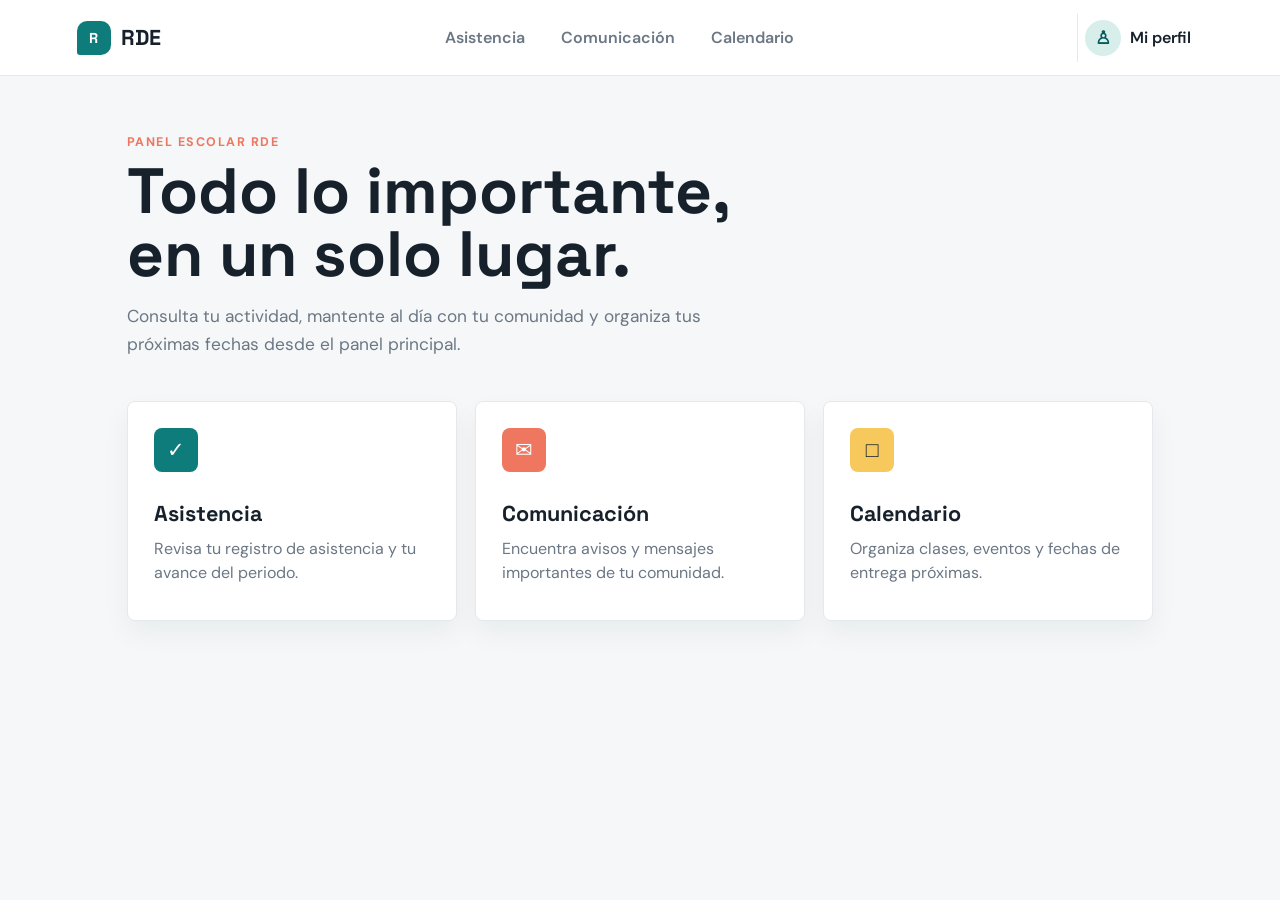
==== index.html @ 403c5ebe "modifique el archivo dashboard.css y realice cambios en index.html y src/comunicacion.html para mejo" ====
<!DOCTYPE html>
<html lang="es">
<head>
    <meta charset="UTF-8">
    <meta name="viewport" content="width=device-width, initial-scale=1.0">
    <title>RDE | Inicio</title>
    <link rel="stylesheet" href="css/dashboard.css">
</head>
<body>
    <header class="topbar">
        <a class="brand" href="index.html"><span class="brand-mark">R</span><span>RDE</span></a>
        <nav class="nav" aria-label="Navegación principal">
            <a class="nav-link" href="src/asistencia.html">Asistencia</a>
            <a class="nav-link" href="src/comunicacion.html">Comunicación</a>
            <a class="nav-link" href="src/calendario.html">Calendario</a>
        </nav>
        <a class="profile-link" href="src/perfil.html" aria-label="Ir al perfil">
            <span class="profile-icon" aria-hidden="true">♙</span><span class="profile-label">Mi perfil</span>
        </a>
    </header>
    <main class="main">
        <p class="eyebrow">Panel escolar RDE</p>
        <h1>Todo lo importante, en un solo lugar.</h1>
        <p class="lead">Consulta tu actividad, mantente al día con tu comunidad y organiza tus próximas fechas desde el panel principal.</p>
        <section class="section-grid" aria-label="Apartados principales">
            <a class="feature" href="src/asistencia.html"><span class="feature-icon" aria-hidden="true">✓</span><h2>Asistencia</h2><p>Revisa tu registro de asistencia y tu avance del periodo.</p></a>
            <a class="feature" href="src/comunicacion.html"><span class="feature-icon" aria-hidden="true">✉</span><h2>Comunicación</h2><p>Encuentra avisos y mensajes importantes de tu comunidad.</p></a>
            <a class="feature" href="src/calendario.html"><span class="feature-icon" aria-hidden="true">□</span><h2>Calendario</h2><p>Organiza clases, eventos y fechas de entrega próximas.</p></a>
        </section>
    </main>
</body>
</html>
---- css/dashboard.css ----
@import url('https://fonts.googleapis.com/css2?family=DM+Sans:wght@400;500;600;700&family=Space+Grotesk:wght@500;600;700&display=swap');

:root {
    --ink: #17212b;
    --muted: #6b7785;
    --paper: #f5f7f8;
    --white: #ffffff;
    --line: #e5e9ed;
    --teal: #0e7c7b;
    --teal-dark: #075a5a;
    --coral: #ef775f;
    --yellow: #f7c85b;
}

* { box-sizing: border-box; }

body {
    margin: 0;
    min-width: 320px;
    color: var(--ink);
    background: var(--paper);
    font-family: 'DM Sans', sans-serif;
}

a { color: inherit; text-decoration: none; }

.topbar {
    display: flex;
    align-items: center;
    justify-content: space-between;
    gap: 24px;
    min-height: 76px;
    padding: 0 6vw;
    background: var(--white);
    border-bottom: 1px solid var(--line);
}

.brand {
    display: flex;
    align-items: center;
    gap: 10px;
    font-family: 'Space Grotesk', sans-serif;
    font-size: 1.35rem;
    font-weight: 700;
    letter-spacing: 0;
}

.brand-mark {
    display: grid;
    width: 34px;
    height: 34px;
    place-items: center;
    color: var(--white);
    background: var(--teal);
    border-radius: 10px 10px 10px 3px;
    font-size: .9rem;
}

.nav {
    display: flex;
    align-items: center;
    gap: 8px;
}

.nav-link {
    padding: 10px 14px;
    color: var(--muted);
    border-radius: 8px;
    font-weight: 600;
    transition: color .2s, background .2s;
}

.nav-link:hover, .nav-link.active { color: var(--teal-dark); background: #e8f4f2; }

.profile-link {
    display: flex;
    align-items: center;
    gap: 9px;
    padding: 6px 12px 6px 7px;
    border-left: 1px solid var(--line);
    font-weight: 600;
}

.profile-icon {
    display: grid;
    width: 36px;
    height: 36px;
    place-items: center;
    color: var(--teal-dark);
    background: #d8eeeb;
    border-radius: 50%;
    font-size: 1.1rem;
}

.main { max-width: 1180px; margin: 0 auto; padding: 58px 6vw 80px; }
.eyebrow { margin: 0 0 10px; color: var(--coral); font-size: .78rem; font-weight: 700; letter-spacing: .12em; text-transform: uppercase; }
h1, h2 { margin: 0; font-family: 'Space Grotesk', sans-serif; letter-spacing: 0; }
h1 { max-width: 680px; font-size: clamp(2.25rem, 5vw, 4.5rem); line-height: .98; }
.lead { max-width: 620px; margin: 18px 0 42px; color: var(--muted); font-size: 1.08rem; line-height: 1.6; }

.section-grid { display: grid; grid-template-columns: repeat(3, 1fr); gap: 18px; }
.feature { min-height: 220px; padding: 26px; background: var(--white); border: 1px solid var(--line); border-radius: 8px; box-shadow: 0 12px 28px rgba(23, 33, 43, .05); }
.feature-icon { display: grid; width: 44px; height: 44px; margin-bottom: 28px; place-items: center; color: var(--white); border-radius: 8px; font-size: 1.3rem; }
.feature:nth-child(1) .feature-icon { background: var(--teal); }
.feature:nth-child(2) .feature-icon { background: var(--coral); }
.feature:nth-child(3) .feature-icon { background: var(--yellow); color: var(--ink); }
.feature h2 { margin-bottom: 10px; font-size: 1.35rem; }
.feature p { margin: 0; color: var(--muted); line-height: 1.5; }
.page-heading { margin-bottom: 30px; font-size: clamp(2rem, 4vw, 3.4rem); }
.content-panel { max-width: 760px; padding: 30px; background: var(--white); border: 1px solid var(--line); border-radius: 8px; }
.content-panel h2 { margin-bottom: 12px; font-size: 1.5rem; }
.content-panel p { color: var(--muted); line-height: 1.6; }
.list { display: grid; gap: 12px; margin: 24px 0 0; padding: 0; list-style: none; }
.list li { padding: 15px 18px; background: #f7faf9; border-left: 4px solid var(--teal); }

@media (max-width: 760px) {
    .topbar { flex-wrap: wrap; gap: 12px; padding: 14px 5vw; }
    .nav { order: 3; width: 100%; justify-content: space-between; overflow-x: auto; }
    .nav-link { padding: 9px 8px; font-size: .9rem; white-space: nowrap; }
    .profile-link { margin-left: auto; border-left: 0; padding-right: 0; }
    .profile-label { display: none; }
    .main { padding: 42px 5vw 60px; }
    .section-grid { grid-template-columns: 1fr; }
}
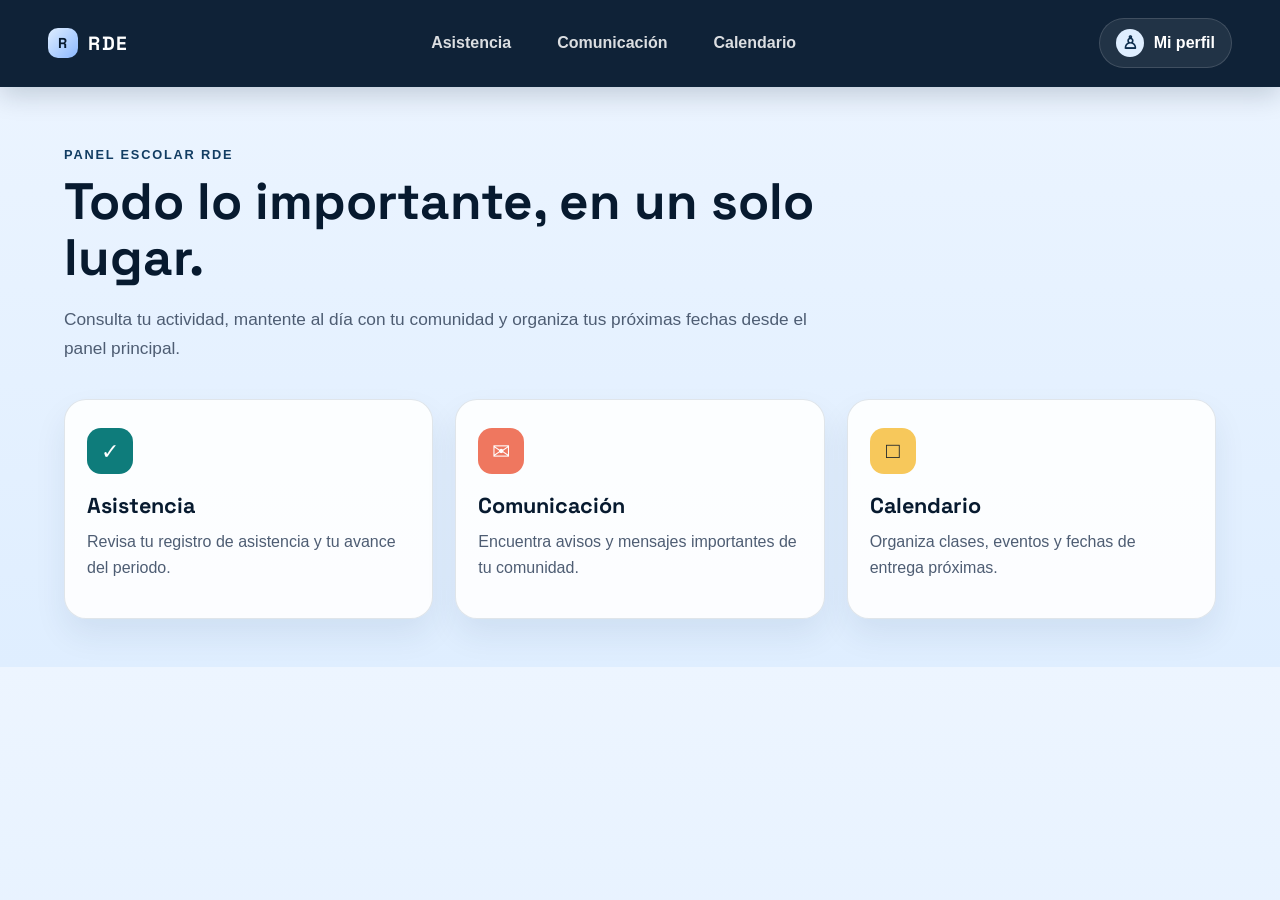
==== commit 96975c40: "cambio syir" ====
--- a/index.html
+++ b/index.html
@@ -5,23 +5,233 @@
     <meta name="viewport" content="width=device-width, initial-scale=1.0">
     <title>RDE | Inicio</title>
     <link rel="stylesheet" href="css/dashboard.css">
+    <style>
+        :root {
+            --navy-900: #071a2f;
+            --navy-800: #0d2d4d;
+            --navy-700: #123d63;
+            --navy-600: #1d4f7a;
+            --navy-500: #2b5f8f;
+            --navy-100: #eaf2ff;
+            --white: #ffffff;
+            --text: #1a2433;
+            --muted: #4e5d73;
+            --line: rgba(17, 53, 86, 0.12);
+        }
+
+        * {
+            box-sizing: border-box;
+        }
+
+        body {
+            margin: 0;
+            font-family: Arial, sans-serif;
+            background: linear-gradient(180deg, #edf5ff 0%, #dfeeff 100%);
+            color: var(--text);
+        }
+
+        .topbar {
+            display: flex;
+            align-items: center;
+            justify-content: space-between;
+            padding: 18px 48px;
+            background: rgba(7, 26, 47, 0.96);
+            box-shadow: 0 8px 25px rgba(7, 26, 47, 0.18);
+            position: sticky;
+            top: 0;
+            z-index: 10;
+        }
+
+        .brand {
+            display: inline-flex;
+            align-items: center;
+            gap: 10px;
+            color: var(--white);
+            text-decoration: none;
+            font-weight: 700;
+            letter-spacing: 0.08em;
+            font-size: 1.2rem;
+        }
+
+        .brand-mark {
+            display: inline-flex;
+            align-items: center;
+            justify-content: center;
+            width: 30px;
+            height: 30px;
+            background: linear-gradient(135deg, #dfeeff, #8bb8ff);
+            color: var(--navy-900);
+            border-radius: 10px;
+            font-weight: 800;
+        }
+
+        .nav {
+            display: flex;
+            gap: 18px;
+            align-items: center;
+        }
+
+        .nav-link {
+            color: rgba(255, 255, 255, 0.85);
+            text-decoration: none;
+            font-weight: 600;
+            padding: 10px 14px;
+            border-radius: 10px;
+            transition: 0.2s ease;
+        }
+
+        .nav-link:hover {
+            background: rgba(255, 255, 255, 0.08);
+            color: var(--white);
+        }
+
+        .profile-link {
+            display: inline-flex;
+            align-items: center;
+            gap: 10px;
+            text-decoration: none;
+            color: var(--white);
+            background: rgba(255, 255, 255, 0.08);
+            border: 1px solid rgba(255, 255, 255, 0.14);
+            padding: 10px 16px;
+            border-radius: 999px;
+            font-weight: 600;
+        }
+
+        .profile-icon {
+            display: inline-flex;
+            align-items: center;
+            justify-content: center;
+            width: 28px;
+            height: 28px;
+            border-radius: 50%;
+            background: #dfeeff;
+            color: var(--navy-800);
+        }
+
+        .main {
+            max-width: 1200px;
+            margin: 60px auto 0;
+            padding: 0 24px 48px;
+        }
+
+        .eyebrow {
+            margin: 0 0 12px;
+            color: var(--navy-700);
+            font-size: 0.8rem;
+            font-weight: 700;
+            letter-spacing: 0.14em;
+            text-transform: uppercase;
+        }
+
+        h1 {
+            margin: 0 0 18px;
+            font-size: clamp(2.2rem, 4vw, 4rem);
+            line-height: 1.1;
+            color: var(--navy-900);
+            max-width: 760px;
+        }
+
+        .lead {
+            margin: 0 0 36px;
+            max-width: 760px;
+            font-size: 1.08rem;
+            color: var(--muted);
+            line-height: 1.7;
+        }
+
+        .section-grid {
+            display: grid;
+            grid-template-columns: repeat(3, minmax(220px, 1fr));
+            gap: 22px;
+        }
+
+        .feature {
+            text-decoration: none;
+            color: var(--text);
+            background: rgba(255, 255, 255, 0.88);
+            border: 1px solid var(--line);
+            border-radius: 22px;
+            padding: 28px 22px;
+            box-shadow: 0 16px 32px rgba(17, 53, 86, 0.08);
+            transition: transform 0.2s ease, box-shadow 0.2s ease, border-color 0.2s ease;
+        }
+
+        .feature:hover {
+            transform: translateY(-5px);
+            box-shadow: 0 18px 30px rgba(17, 53, 86, 0.12);
+            border-color: rgba(29, 79, 122, 0.25);
+        }
+
+        .feature-icon {
+            display: inline-flex;
+            align-items: center;
+            justify-content: center;
+            width: 46px;
+            height: 46px;
+            border-radius: 14px;
+            background: linear-gradient(135deg, var(--navy-700), var(--navy-500));
+            color: var(--white);
+            font-size: 1.4rem;
+            margin-bottom: 18px;
+        }
+
+        h2 {
+            margin: 0 0 10px;
+            color: var(--navy-900);
+            font-size: 1.5rem;
+        }
+
+        .feature p {
+            margin: 0;
+            color: var(--muted);
+            line-height: 1.6;
+        }
+
+        @media (max-width: 768px) {
+            .topbar {
+                flex-wrap: wrap;
+                gap: 16px;
+                padding: 18px 20px;
+            }
+
+            .nav {
+                width: 100%;
+                justify-content: center;
+                flex-wrap: wrap;
+            }
+
+            .section-grid {
+                grid-template-columns: 1fr;
+            }
+
+            .main {
+                padding: 0 18px 40px;
+            }
+        }
+    </style>
 </head>
+
 <body>
     <header class="topbar">
         <a class="brand" href="index.html"><span class="brand-mark">R</span><span>RDE</span></a>
+
         <nav class="nav" aria-label="Navegación principal">
             <a class="nav-link" href="src/asistencia.html">Asistencia</a>
             <a class="nav-link" href="src/comunicacion.html">Comunicación</a>
             <a class="nav-link" href="src/calendario.html">Calendario</a>
         </nav>
+
         <a class="profile-link" href="src/perfil.html" aria-label="Ir al perfil">
             <span class="profile-icon" aria-hidden="true">♙</span><span class="profile-label">Mi perfil</span>
         </a>
     </header>
+
     <main class="main">
         <p class="eyebrow">Panel escolar RDE</p>
         <h1>Todo lo importante, en un solo lugar.</h1>
         <p class="lead">Consulta tu actividad, mantente al día con tu comunidad y organiza tus próximas fechas desde el panel principal.</p>
+
         <section class="section-grid" aria-label="Apartados principales">
             <a class="feature" href="src/asistencia.html"><span class="feature-icon" aria-hidden="true">✓</span><h2>Asistencia</h2><p>Revisa tu registro de asistencia y tu avance del periodo.</p></a>
             <a class="feature" href="src/comunicacion.html"><span class="feature-icon" aria-hidden="true">✉</span><h2>Comunicación</h2><p>Encuentra avisos y mensajes importantes de tu comunidad.</p></a>
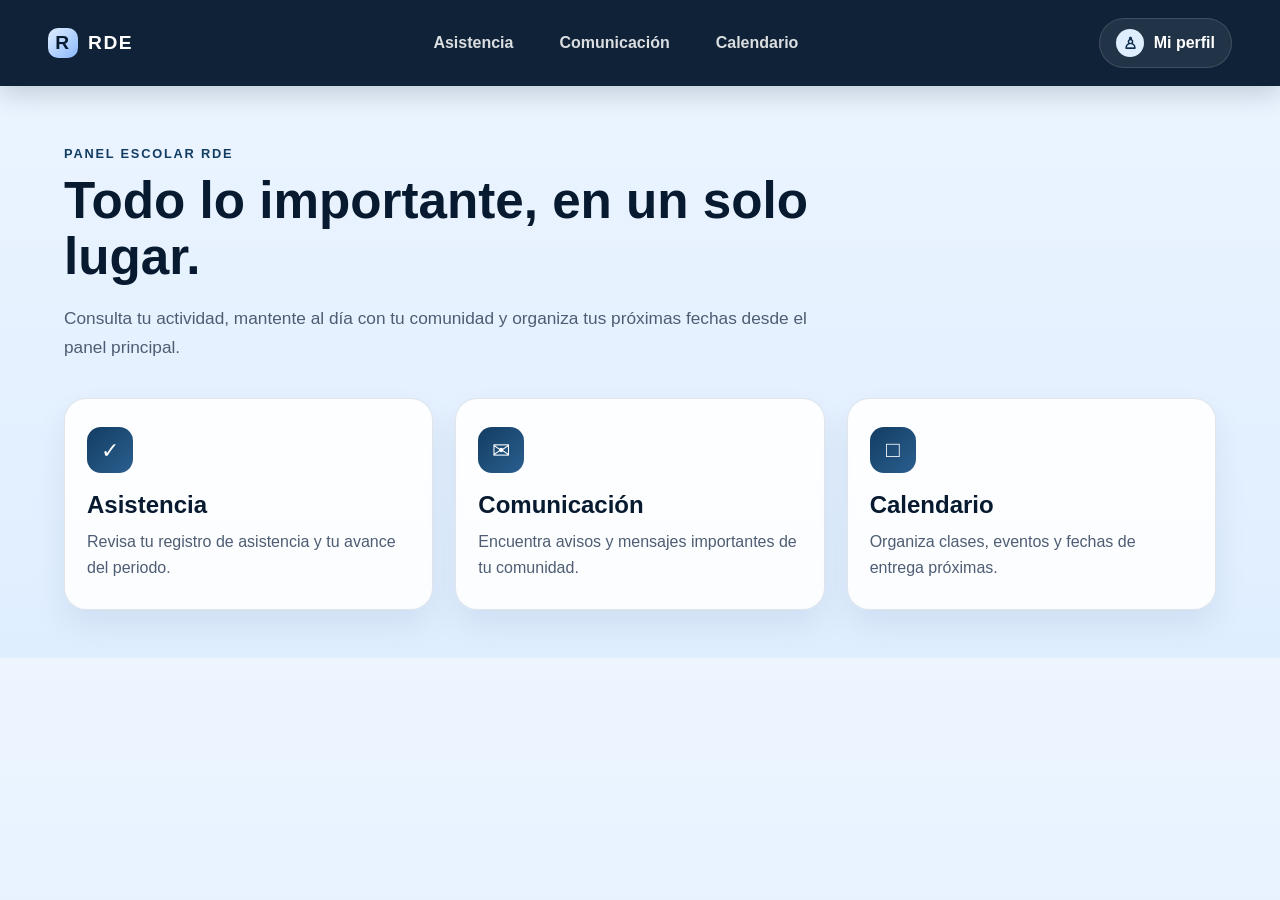
==== commit 0f5e7cea: "," ====
--- a/index.html
+++ b/index.html
@@ -4,7 +4,6 @@
     <meta charset="UTF-8">
     <meta name="viewport" content="width=device-width, initial-scale=1.0">
     <title>RDE | Inicio</title>
-    <link rel="stylesheet" href="css/dashboard.css">
     <style>
         :root {
             --navy-900: #071a2f;
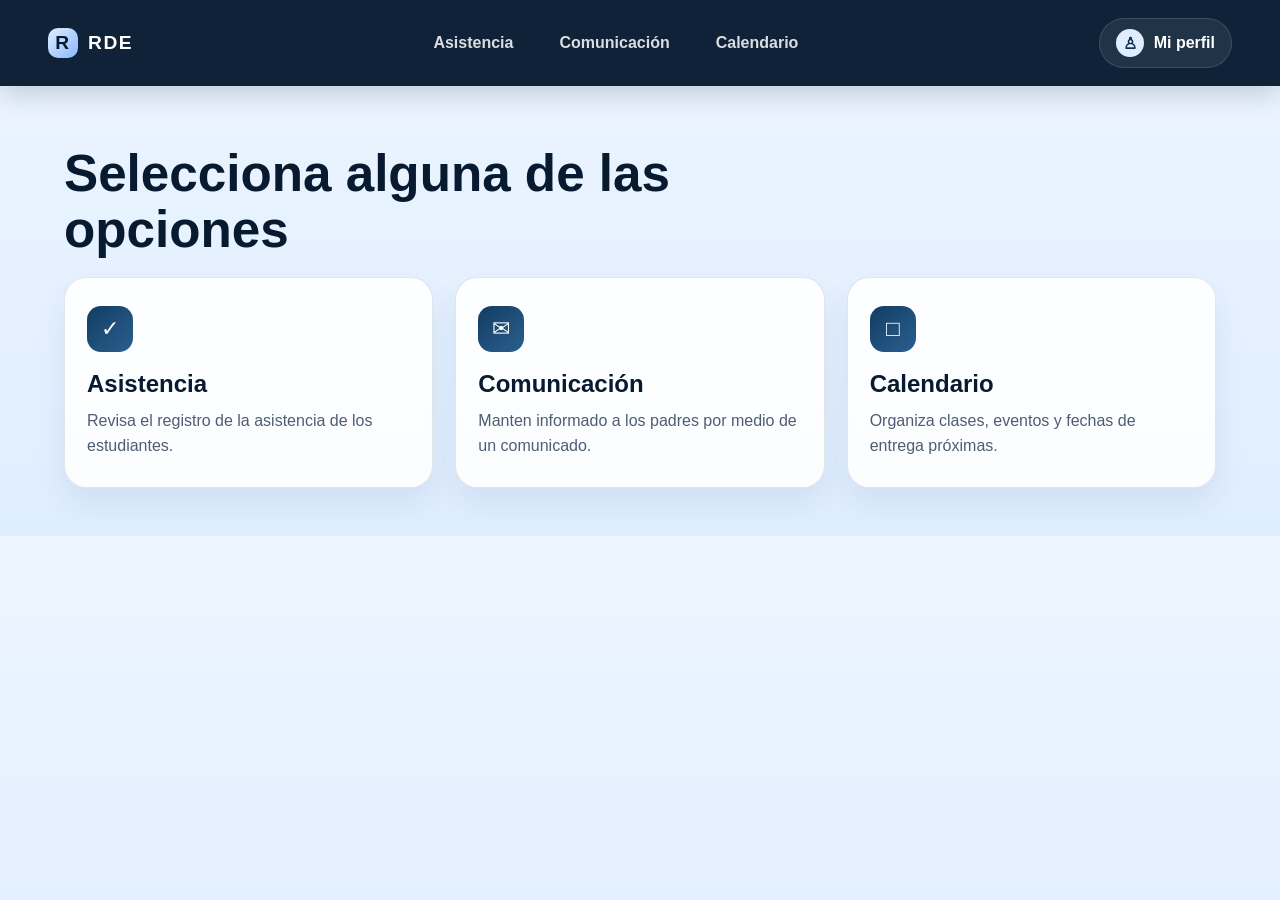
==== commit 6cf1caf4: "yir cambios en index" ====
--- a/index.html
+++ b/index.html
@@ -76,12 +76,30 @@
             font-weight: 600;
             padding: 10px 14px;
             border-radius: 10px;
-            transition: 0.2s ease;
+            transition: all 0.25s ease;
+            position: relative;
+            overflow: hidden;
+            z-index: 1;
+        }
+
+        .nav-link::before {
+            content: "";
+            position: absolute;
+            inset: 0;
+            background: var(--white);
+            transform: scaleY(0);
+            transform-origin: bottom;
+            transition: transform 0.25s ease;
+            z-index: -1;
+            border-radius: 10px;
         }
 
         .nav-link:hover {
-            background: rgba(255, 255, 255, 0.08);
-            color: var(--white);
+            color: #000000;
+        }
+
+        .nav-link:hover::before {
+            transform: scaleY(1);
         }
 
         .profile-link {
@@ -227,13 +245,14 @@
     </header>
 
     <main class="main">
-        <p class="eyebrow">Panel escolar RDE</p>
-        <h1>Todo lo importante, en un solo lugar.</h1>
-        <p class="lead">Consulta tu actividad, mantente al día con tu comunidad y organiza tus próximas fechas desde el panel principal.</p>
+    
+        <h1>Selecciona alguna de las opciones
+        </h1>
+        
 
         <section class="section-grid" aria-label="Apartados principales">
-            <a class="feature" href="src/asistencia.html"><span class="feature-icon" aria-hidden="true">✓</span><h2>Asistencia</h2><p>Revisa tu registro de asistencia y tu avance del periodo.</p></a>
-            <a class="feature" href="src/comunicacion.html"><span class="feature-icon" aria-hidden="true">✉</span><h2>Comunicación</h2><p>Encuentra avisos y mensajes importantes de tu comunidad.</p></a>
+            <a class="feature" href="src/asistencia.html"><span class="feature-icon" aria-hidden="true">✓</span><h2>Asistencia</h2><p>Revisa el registro de la asistencia de los estudiantes.</p></a>
+            <a class="feature" href="src/comunicacion.html"><span class="feature-icon" aria-hidden="true">✉</span><h2>Comunicación</h2><p>Manten informado a los padres por medio de un comunicado.</p></a>
             <a class="feature" href="src/calendario.html"><span class="feature-icon" aria-hidden="true">□</span><h2>Calendario</h2><p>Organiza clases, eventos y fechas de entrega próximas.</p></a>
         </section>
     </main>
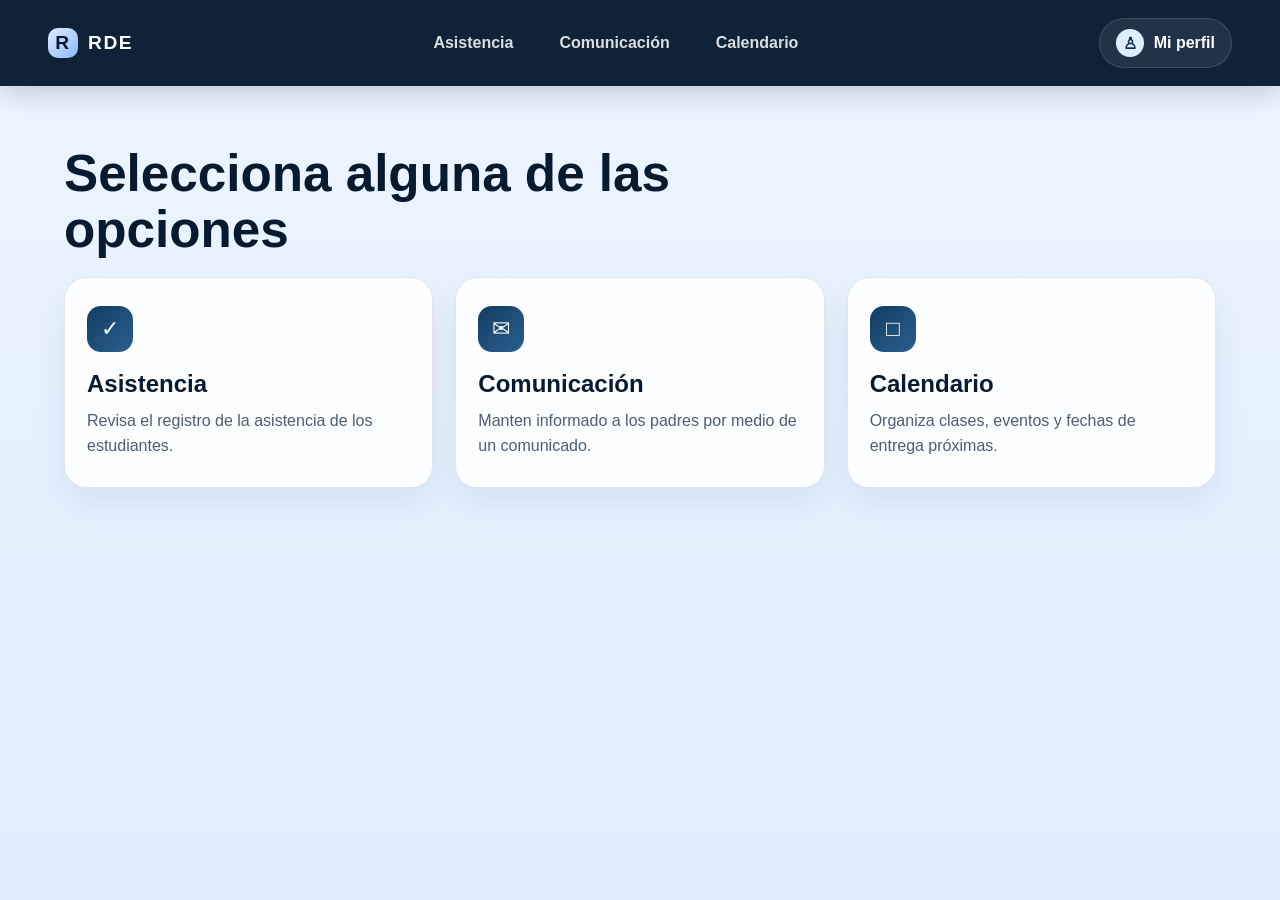
==== commit f78e2199: "cambio y arreglo de fondo" ====
--- a/index.html
+++ b/index.html
@@ -26,7 +26,11 @@
             margin: 0;
             font-family: Arial, sans-serif;
             background: linear-gradient(180deg, #edf5ff 0%, #dfeeff 100%);
+            background-size: 100% 100vh;
             color: var(--text);
+            background-repeat: no-repeat;
+            background-color: #ffffff;
+            min-height: 100vh;
         }
 
         .topbar {
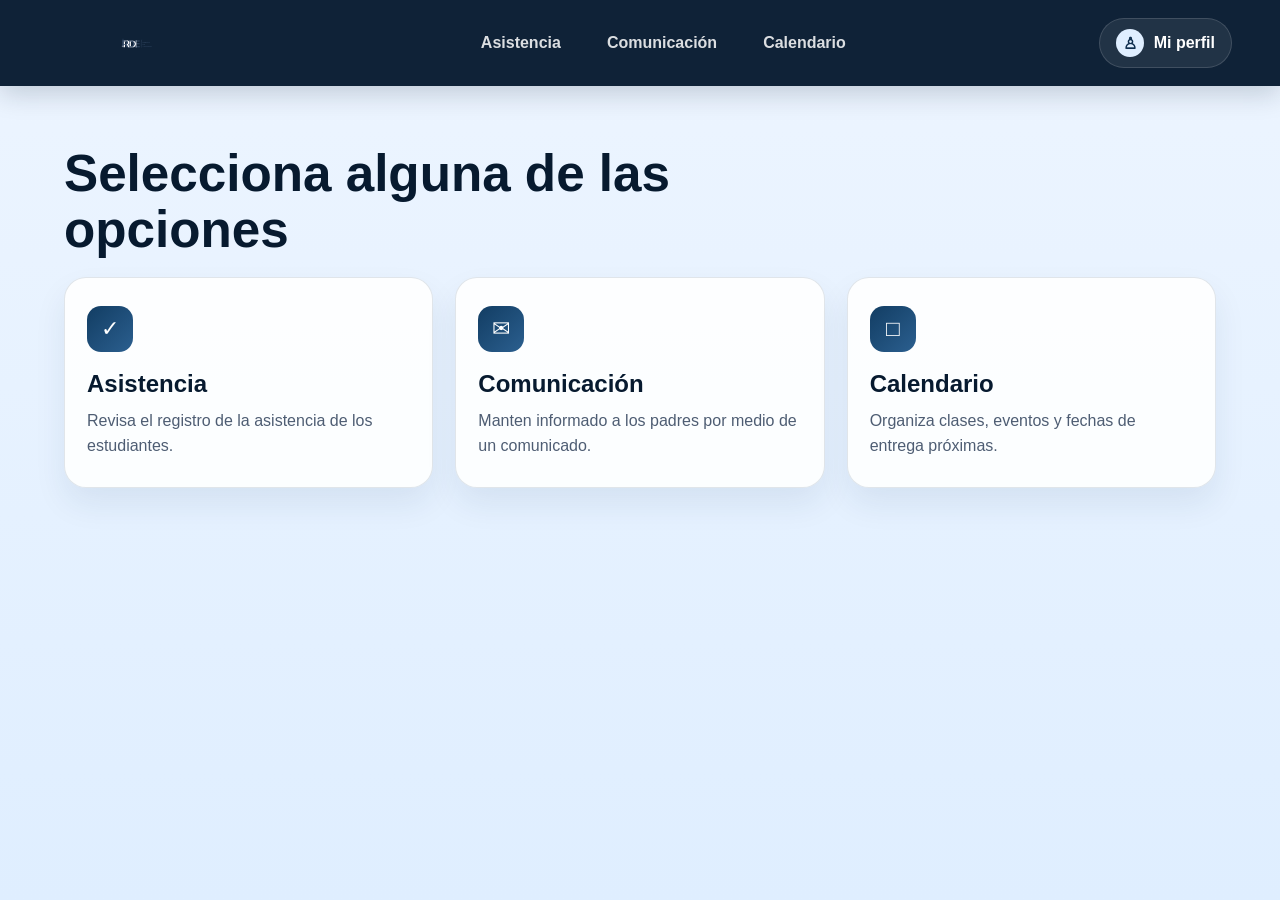
==== commit 36e0de14: "img" ====
--- a/index.html
+++ b/index.html
@@ -119,6 +119,16 @@
             font-weight: 600;
         }
 
+        .logo img {
+            display: block;
+            width: clamp(120px, 15vw, 180px);
+            height: auto;
+            max-height: 48px;
+            object-fit: contain;
+            padding: 0;
+            margin: 0;
+        }
+
         .profile-icon {
             display: inline-flex;
             align-items: center;
@@ -235,7 +245,7 @@
 
 <body>
     <header class="topbar">
-        <a class="brand" href="index.html"><span class="brand-mark">R</span><span>RDE</span></a>
+        <a class="logo" href="index.html"> <img src="./img/Documento.svg" alt=""> </a>
 
         <nav class="nav" aria-label="Navegación principal">
             <a class="nav-link" href="src/asistencia.html">Asistencia</a>
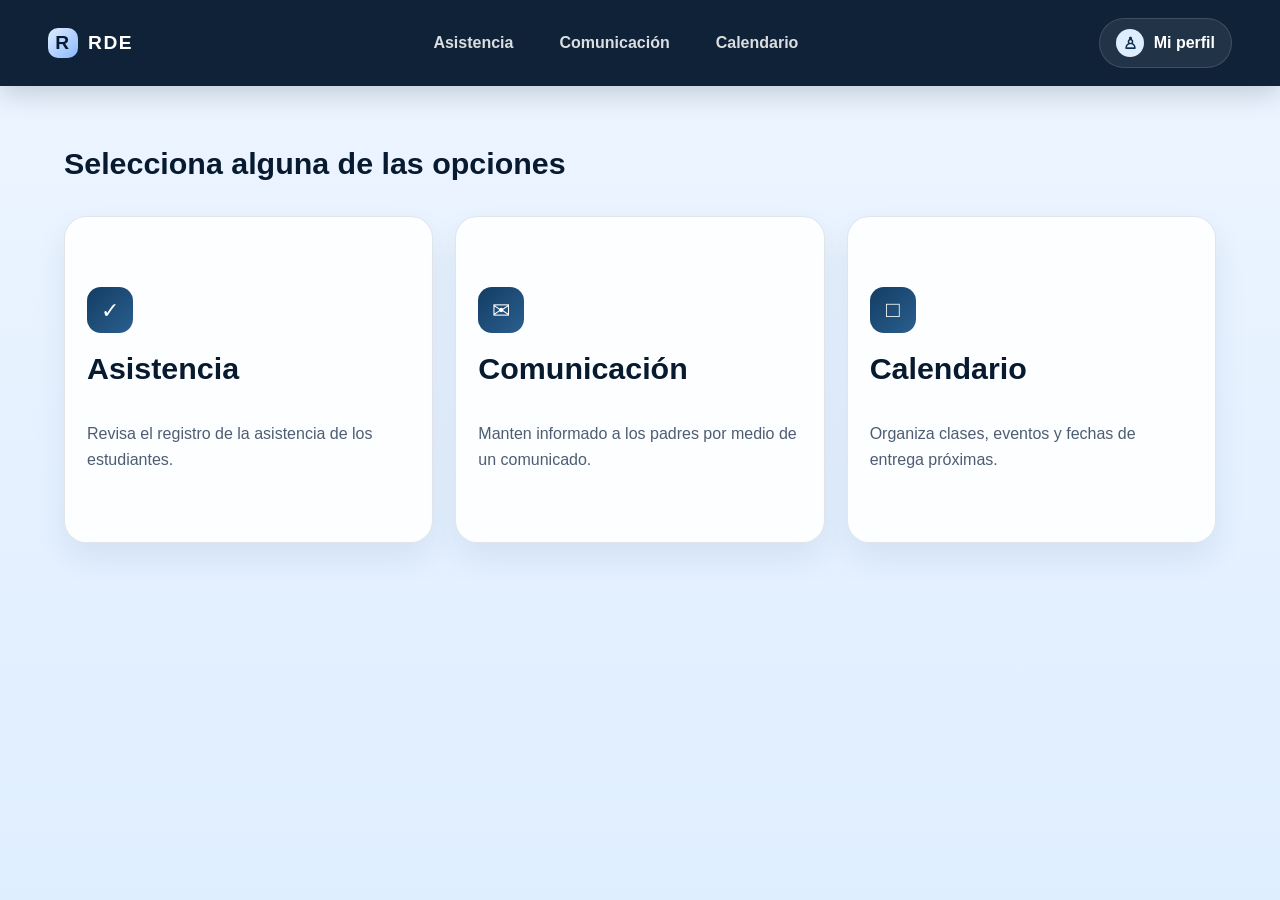
==== commit 39b1ca55: "ñ" ====
--- a/index.html
+++ b/index.html
@@ -119,16 +119,6 @@
             font-weight: 600;
         }
 
-        .logo img {
-            display: block;
-            width: clamp(120px, 15vw, 180px);
-            height: auto;
-            max-height: 48px;
-            object-fit: contain;
-            padding: 0;
-            margin: 0;
-        }
-
         .profile-icon {
             display: inline-flex;
             align-items: center;
@@ -156,11 +146,11 @@
         }
 
         h1 {
-            margin: 0 0 18px;
+            margin: 0 0 25px;
             font-size: clamp(2.2rem, 4vw, 4rem);
             line-height: 1.1;
             color: var(--navy-900);
-            max-width: 760px;
+            max-width: 700px;
         }
 
         .lead {
@@ -183,7 +173,7 @@
             background: rgba(255, 255, 255, 0.88);
             border: 1px solid var(--line);
             border-radius: 22px;
-            padding: 28px 22px;
+            padding: 70px 22px;
             box-shadow: 0 16px 32px rgba(17, 53, 86, 0.08);
             transition: transform 0.2s ease, box-shadow 0.2s ease, border-color 0.2s ease;
         }
@@ -208,9 +198,9 @@
         }
 
         h2 {
-            margin: 0 0 10px;
+            margin: 0 0 35px;
             color: var(--navy-900);
-            font-size: 1.5rem;
+            font-size: 1.9rem;
         }
 
         .feature p {
@@ -245,7 +235,7 @@
 
 <body>
     <header class="topbar">
-        <a class="logo" href="index.html"> <img src="./img/Documento.svg" alt=""> </a>
+        <a class="brand" href="index.html"><span class="brand-mark">R</span><span>RDE</span></a>
 
         <nav class="nav" aria-label="Navegación principal">
             <a class="nav-link" href="src/asistencia.html">Asistencia</a>
@@ -260,8 +250,8 @@
 
     <main class="main">
     
-        <h1>Selecciona alguna de las opciones
-        </h1>
+        <h2>Selecciona alguna de las opciones
+        </h2>
         
 
         <section class="section-grid" aria-label="Apartados principales">
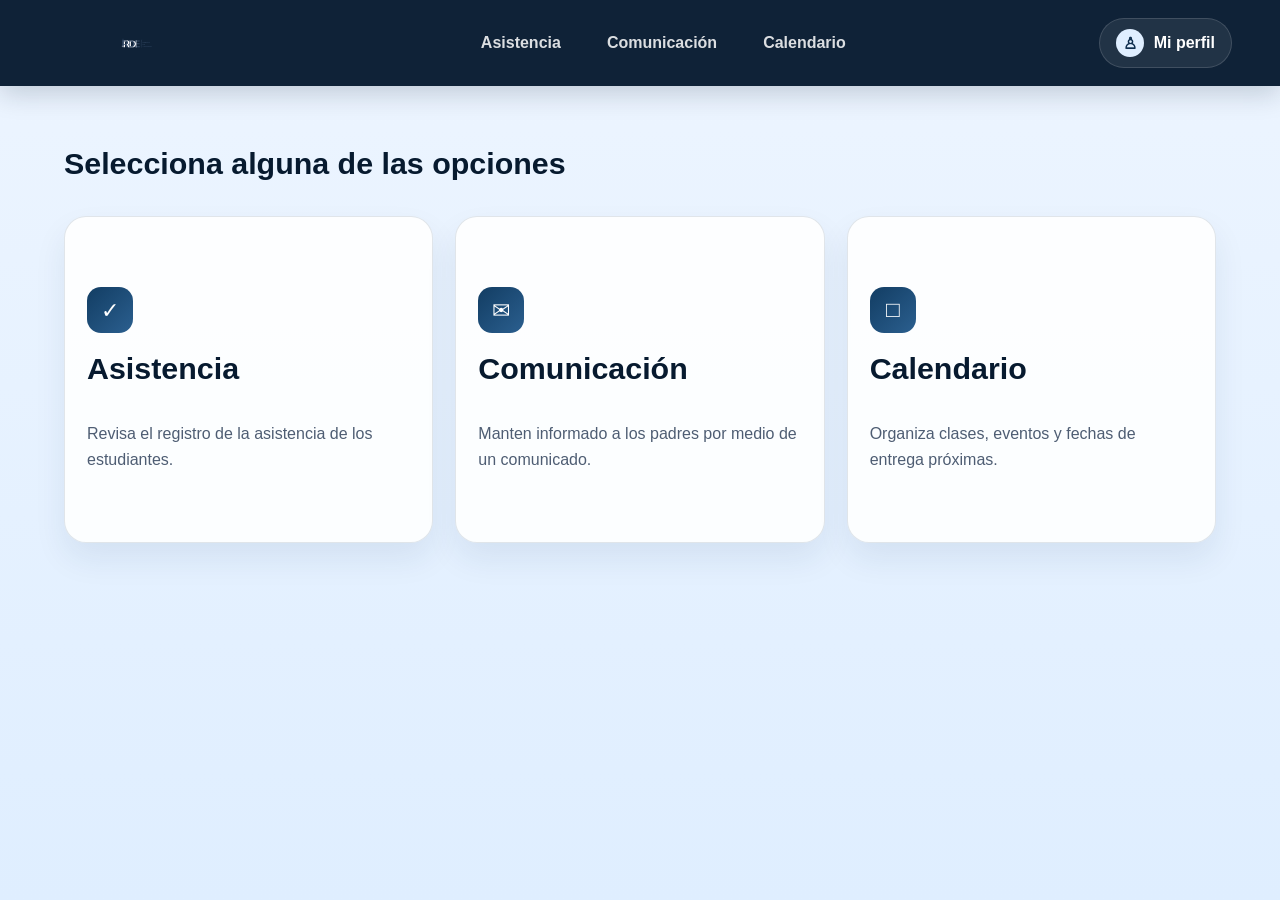
==== commit bdfe5ee3: "Merge branch 'main' of https://github.com/Cris15180/Proyecto-RDE" ====
--- a/index.html
+++ b/index.html
@@ -119,6 +119,16 @@
             font-weight: 600;
         }
 
+        .logo img {
+            display: block;
+            width: clamp(120px, 15vw, 180px);
+            height: auto;
+            max-height: 48px;
+            object-fit: contain;
+            padding: 0;
+            margin: 0;
+        }
+
         .profile-icon {
             display: inline-flex;
             align-items: center;
@@ -235,7 +245,7 @@
 
 <body>
     <header class="topbar">
-        <a class="brand" href="index.html"><span class="brand-mark">R</span><span>RDE</span></a>
+        <a class="logo" href="index.html"> <img src="./img/Documento.svg" alt=""> </a>
 
         <nav class="nav" aria-label="Navegación principal">
             <a class="nav-link" href="src/asistencia.html">Asistencia</a>
